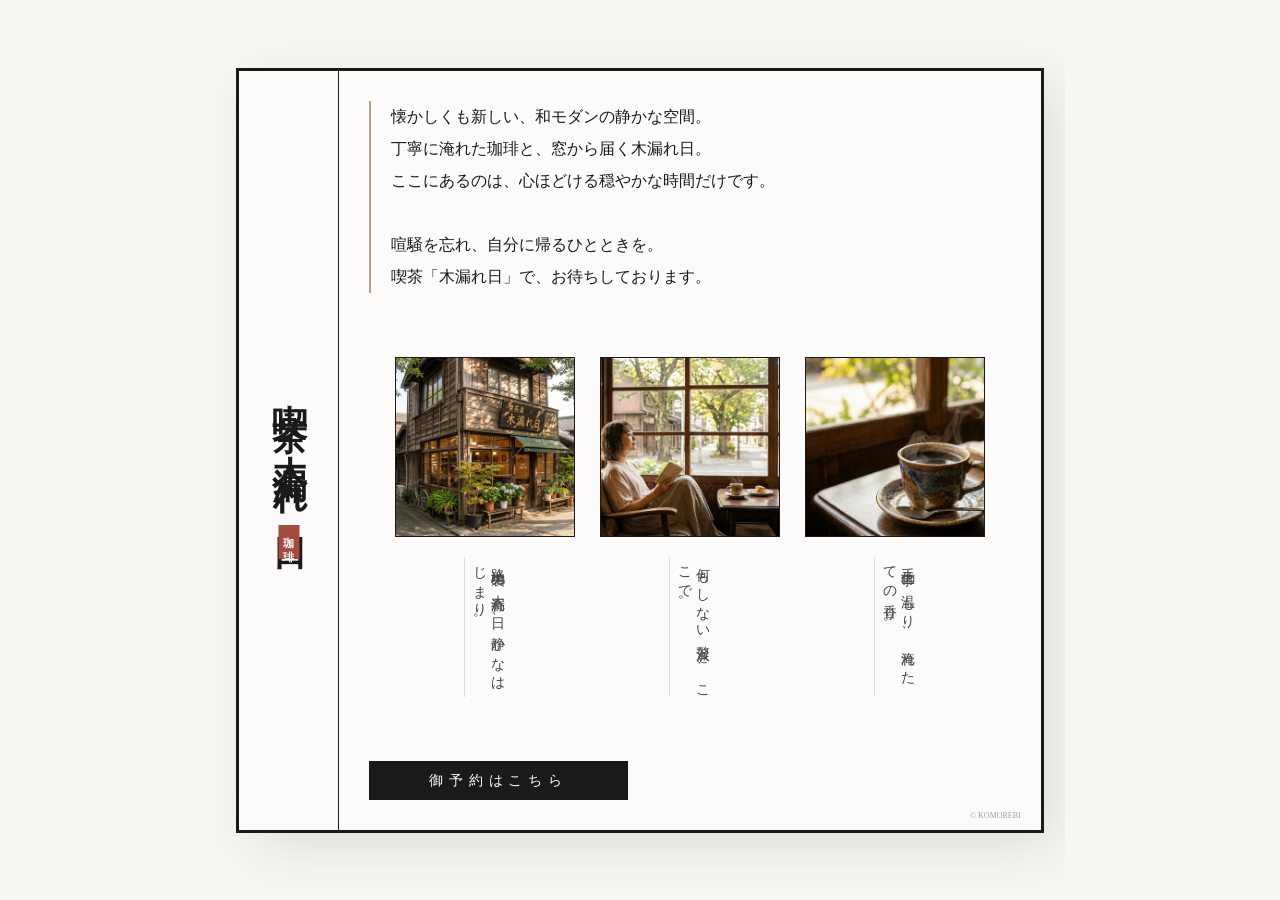
==== index.html @ 517fc6c3 "first commit" ====
<!DOCTYPE html>
<html lang="ja">
<head>
    <meta charset="UTF-8">
    <meta name="viewport" content="width=device-width, initial-scale=1.0">
    <title>喫茶 木漏れ日 | 公式サイト</title>
    <link rel="stylesheet" href="style.css">
</head>
<body>

    <div class="stage-wrapper">
        <header class="main-header">
            <h1 class="shop-logo-bold">喫茶 木漏れ日</h1>
        </header>

        <main class="content-core">
            <section class="concept-impact">
                <div class="concept-text">
                    <p>
                        懐かしくも新しい、和モダンの静かな空間。<br>
                        丁寧に淹れた珈琲と、窓から届く木漏れ日。<br>
                        ここにあるのは、心ほどける穏やかな時間だけです。<br>
                        <br>
                        喧騒を忘れ、自分に帰るひとときを。<br>
                        喫茶「木漏れ日」で、お待ちしております。
                    </p>
                </div>
            </section>

            <section class="visual-gallery">
                <div class="photo-strip">
                    <article class="panel">
                        <div class="img-wrap">
                            <img src="外観.png" alt="外観">
                        </div>
                        <p class="photo-caption">路地裏の木漏れ日、静かなはじまり。</p>
                    </article>

                    <article class="panel">
                        <div class="img-wrap">
                            <img src="チル.png" alt="チル">
                        </div>
                        <p class="photo-caption">何もしない贅沢を、ここで。</p>
                    </article>

                    <article class="panel">
                        <div class="img-wrap">
                            <img src="コーヒー.png" alt="珈琲">
                        </div>
                        <p class="photo-caption">手仕事の温もり、淹れたての香り。</p>
                    </article>
                </div>
            </section>

            <div class="action-gate">
                <a href="#" class="btn-reserve-bold">
                    <span>御予約はこちら</span>
                </a>
            </div>
        </main>

        <footer class="micro-footer">
            <p>&copy; KOMOREBI</p>
        </footer>
    </div>

</body>
</html>
---- style.css ----
/* --- 
   究極の和モダン「木漏れ日」100点版 
   --- */

:root {
    --sumi: #1a1a1a;
    --paper: #f8f7f2;
    --hanko: #a44b3d;
    --gold: #b2a18d;
    --font-jp: "YuMincho", "Hiragino Mincho ProN", serif;
}

* {
    box-sizing: border-box;
    margin: 0;
    padding: 0;
}

body, html {
    height: 100%;
    overflow: hidden; /* スクロールなし */
    background-color: var(--paper);
    background-image: url("https://www.transparenttextures.com/patterns/natural-paper.png");
    font-family: var(--font-jp);
    color: var(--sumi);
    display: flex;
    align-items: center;
    justify-content: center;
}

/* 全体の枠組み */
.stage-wrapper {
    width: 95%;
    max-width: 850px;
    height: 85vh;
    display: flex;
    border: 3px solid var(--sumi);
    background: rgba(255, 255, 255, 0.5);
    backdrop-filter: blur(5px);
    position: relative;
    box-shadow: 15px 15px 50px rgba(0,0,0,0.1);
}

/* 巨大な縦書き店名 */
.main-header {
    width: 100px;
    display: flex;
    justify-content: center;
    align-items: center;
    border-right: 1px solid var(--sumi);
}

.shop-logo-bold {
    writing-mode: vertical-rl;
    font-size: 2.2rem;
    letter-spacing: 0.4em;
    position: relative;
}

.shop-logo-bold::after {
    content: "珈琲";
    position: absolute;
    bottom: -35px;
    right: 50%;
    transform: translateX(50%);
    background: var(--hanko);
    color: white;
    font-size: 0.7rem;
    padding: 3px;
    writing-mode: vertical-rl;
}

/* メインコンテンツ */
.content-core {
    flex: 1;
    padding: 30px;
    display: flex;
    flex-direction: column;
    justify-content: space-between;
}

/* 紹介文 */
.concept-impact p {
    font-size: 1rem;
    line-height: 2;
    text-align: left;
    border-left: 2px solid var(--gold);
    padding-left: 20px;
    max-width: 480px;
}

/* ギャラリー：写真と縦書きコピー */
.photo-strip {
    display: flex;
    justify-content: center;
    gap: 25px;
}

.panel {
    flex: 0 1 180px;
    display: flex;
    flex-direction: column;
    align-items: center;
}

.img-wrap {
    width: 100%;
    aspect-ratio: 1 / 1;
    border: 1px solid var(--sumi);
    overflow: hidden;
    margin-bottom: 15px;
}

.img-wrap img {
    width: 100%;
    height: 100%;
    object-fit: cover;
    transition: transform 0.6s ease;
}

.panel:hover img {
    transform: scale(1.1);
}

/* 写真の下の一言（縦書き） */
.photo-caption {
    writing-mode: vertical-rl;
    font-size: 0.85rem;
    letter-spacing: 0.2em;
    height: 140px; /* キャッチコピーの長さに合わせ調整 */
    text-align: left;
    border-left: 1px solid #ddd;
    padding-left: 6px;
    margin-top: 5px;
    color: #444;
}

/* 予約ボタン */
.btn-reserve-bold {
    display: inline-block;
    padding: 10px 60px;
    background: var(--sumi);
    color: #fff;
    text-decoration: none;
    letter-spacing: 0.4em;
    font-size: 0.9rem;
    transition: 0.3s;
}

.btn-reserve-bold:hover {
    background: var(--gold);
}

.micro-footer {
    position: absolute;
    bottom: 10px;
    right: 20px;
    font-size: 0.5rem;
    opacity: 0.4;
}

/* レスポンシブ */
@media (max-width: 600px) {
    .stage-wrapper { flex-direction: column; height: auto; overflow-y: scroll; }
    .main-header { width: 100%; height: 100px; border-right: none; border-bottom: 1px solid var(--sumi); }
    .shop-logo-bold { writing-mode: horizontal-tb; letter-spacing: 0.2em; font-size: 1.5rem; }
    .photo-caption { height: auto; writing-mode: horizontal-tb; border-left: none; border-bottom: 1px solid #ddd; padding-bottom: 5px; width: 100%; }
}
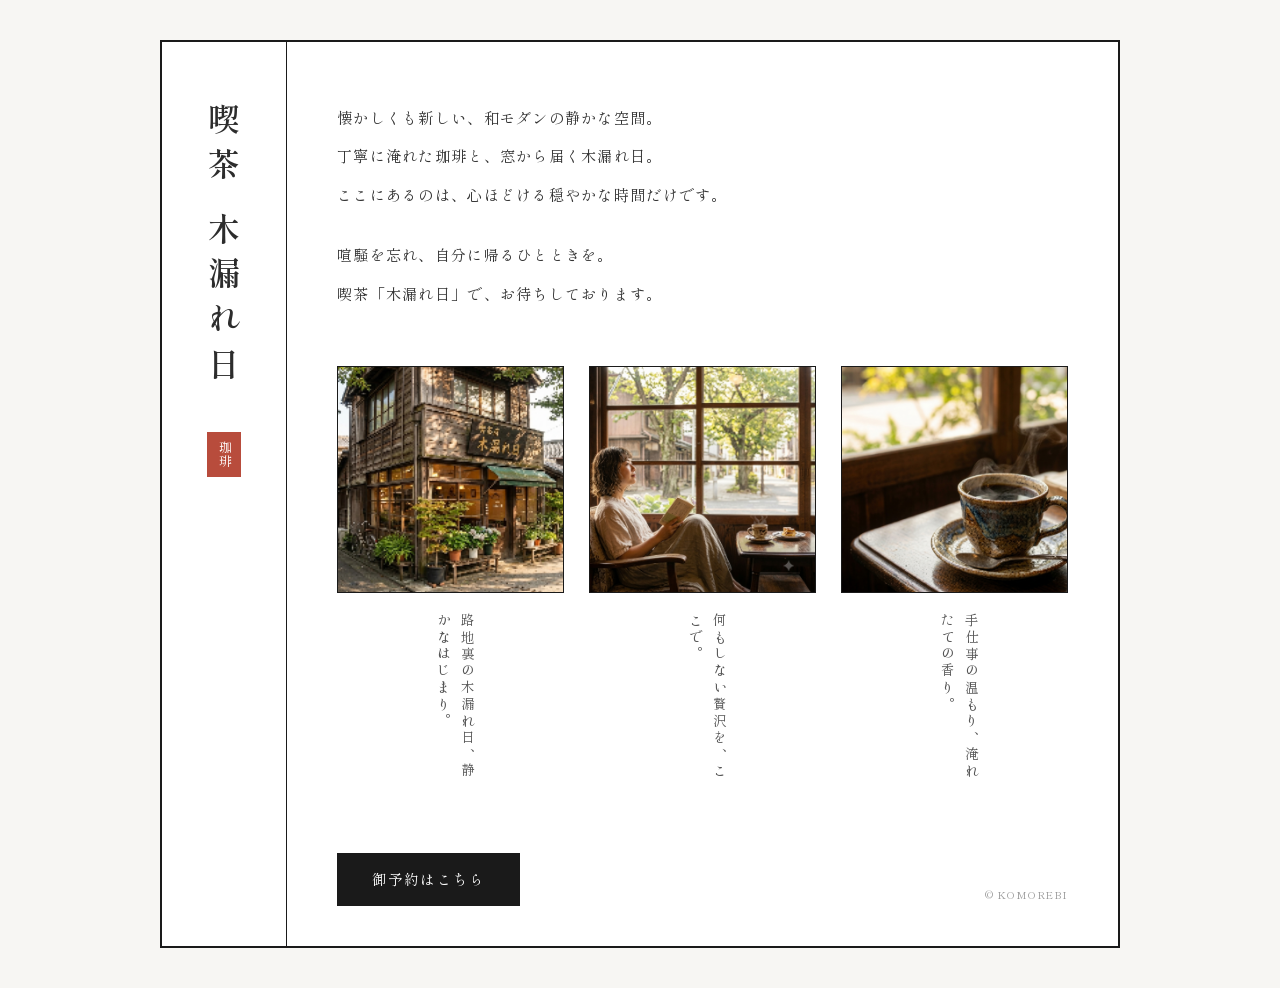
==== commit 3f9352be: "追加" ====
--- a/index.html
+++ b/index.html
@@ -3,65 +3,68 @@
 <head>
     <meta charset="UTF-8">
     <meta name="viewport" content="width=device-width, initial-scale=1.0">
-    <title>喫茶 木漏れ日 | 公式サイト</title>
+    <title>喫茶 木漏れ日</title>
     <link rel="stylesheet" href="style.css">
+    <link rel="preconnect" href="https://fonts.googleapis.com">
+    <link rel="preconnect" href="https://fonts.gstatic.com" crossorigin>
+    <link href="https://fonts.googleapis.com/css2?family=Shippori+Mincho:wght@400;600&display=swap" rel="stylesheet">
 </head>
 <body>
 
-    <div class="stage-wrapper">
-        <header class="main-header">
-            <h1 class="shop-logo-bold">喫茶 木漏れ日</h1>
+    <div class="site-container">
+        
+        <header class="shop-sidebar">
+            <h1 class="shop-name">
+                喫茶 木漏れ日
+                <span class="shop-sub-badge">珈琲</span>
+            </h1>
         </header>
 
-        <main class="content-core">
-            <section class="concept-impact">
-                <div class="concept-text">
-                    <p>
-                        懐かしくも新しい、和モダンの静かな空間。<br>
-                        丁寧に淹れた珈琲と、窓から届く木漏れ日。<br>
-                        ここにあるのは、心ほどける穏やかな時間だけです。<br>
-                        <br>
-                        喧騒を忘れ、自分に帰るひとときを。<br>
-                        喫茶「木漏れ日」で、お待ちしております。
-                    </p>
+        <main class="main-content">
+            
+            <section class="intro-section">
+                <p>懐かしくも新しい、和モダンの静かな空間。</p>
+                <p>丁寧に淹れた珈琲と、窓から届く木漏れ日。</p>
+                <p>ここにあるのは、心ほどける穏やかな時間だけです。</p>
+                
+                <p class="intro-lead">喧騒を忘れ、自分に帰るひとときを。</p>
+                <p>喫茶「木漏れ日」で、お待ちしております。</p>
+            </section>
+
+            <section class="gallery-section" aria-label="ギャラリー">
+                <div class="gallery-grid">
+                    
+                    <article class="gallery-item">
+                        <div class="image-box">
+                            <img src="photo1.png" alt="喫茶木漏れ日の外観">
+                        </div>
+                        <p class="item-caption">路地裏の木漏れ日、静かなはじまり。</p>
+                    </article>
+
+                    <article class="gallery-item">
+                        <div class="image-box">
+                            <img src="photo2.png" alt="店内で読書を楽しむ様子">
+                        </div>
+                        <p class="item-caption">何もしない贅沢を、ここで。</p>
+                    </article>
+
+                    <article class="gallery-item">
+                        <div class="image-box">
+                            <img src="photo3.png" alt="淹れたての温かい珈琲">
+                        </div>
+                        <p class="item-caption">手仕事の温もり、淹れたての香り。</p>
+                    </article>
+
                 </div>
             </section>
 
-            <section class="visual-gallery">
-                <div class="photo-strip">
-                    <article class="panel">
-                        <div class="img-wrap">
-                            <img src="外観.png" alt="外観">
-                        </div>
-                        <p class="photo-caption">路地裏の木漏れ日、静かなはじまり。</p>
-                    </article>
+            <div class="footer-controls">
+                <a href="#reserve" class="btn-reservation">御予約はこちら</a>
+                <small class="copyright">&copy; KOMOREBI</small>
+            </div>
 
-                    <article class="panel">
-                        <div class="img-wrap">
-                            <img src="チル.png" alt="チル">
-                        </div>
-                        <p class="photo-caption">何もしない贅沢を、ここで。</p>
-                    </article>
-
-                    <article class="panel">
-                        <div class="img-wrap">
-                            <img src="コーヒー.png" alt="珈琲">
-                        </div>
-                        <p class="photo-caption">手仕事の温もり、淹れたての香り。</p>
-                    </article>
-                </div>
-            </section>
-
-            <div class="action-gate">
-                <a href="#" class="btn-reserve-bold">
-                    <span>御予約はこちら</span>
-                </a>
-            </div>
         </main>
 
-        <footer class="micro-footer">
-            <p>&copy; KOMOREBI</p>
-        </footer>
     </div>
 
 </body>
--- a/style.css
+++ b/style.css
@@ -1,168 +1,215 @@
-/* --- 
-   究極の和モダン「木漏れ日」100点版 
-   --- */
-
-:root {
-    --sumi: #1a1a1a;
-    --paper: #f8f7f2;
-    --hanko: #a44b3d;
-    --gold: #b2a18d;
-    --font-jp: "YuMincho", "Hiragino Mincho ProN", serif;
-}
-
+/* ==========================================
+   1. 基本設定
+   ========================================== */
 * {
-    box-sizing: border-box;
     margin: 0;
     padding: 0;
-}
-
-body, html {
-    height: 100%;
-    overflow: hidden; /* スクロールなし */
-    background-color: var(--paper);
-    background-image: url("https://www.transparenttextures.com/patterns/natural-paper.png");
-    font-family: var(--font-jp);
-    color: var(--sumi);
-    display: flex;
-    align-items: center;
-    justify-content: center;
-}
-
-/* 全体の枠組み */
-.stage-wrapper {
-    width: 95%;
-    max-width: 850px;
-    height: 85vh;
-    display: flex;
-    border: 3px solid var(--sumi);
-    background: rgba(255, 255, 255, 0.5);
-    backdrop-filter: blur(5px);
-    position: relative;
-    box-shadow: 15px 15px 50px rgba(0,0,0,0.1);
-}
-
-/* 巨大な縦書き店名 */
-.main-header {
-    width: 100px;
+    box-sizing: border-box;
+}
+
+body {
+    background-color: #f7f6f3;
+    color: #2c2c2c;
+    font-family: 'Shippori Mincho', serif;
+    line-height: 2;
+    letter-spacing: 0.08em;
+    padding: 40px 20px;
     display: flex;
     justify-content: center;
     align-items: center;
-    border-right: 1px solid var(--sumi);
-}
-
-.shop-logo-bold {
+    min-height: 100vh;
+}
+
+/* 全体の外枠（黒い大きな枠） */
+.site-container {
+    background-color: #ffffff;
+    border: 2px solid #1a1a1a;
+    width: 100%;
+    max-width: 960px;
+    display: flex;
+    position: relative;
+}
+
+/* ==========================================
+   2. 左側：縦書き店名
+   ========================================== */
+.shop-sidebar {
+    padding: 60px 30px;
+    border-right: 1px solid #1a1a1a;
+    display: flex;
+    justify-content: center;
+}
+
+.shop-name {
     writing-mode: vertical-rl;
-    font-size: 2.2rem;
+    text-orientation: mixed;
+    font-size: 2rem;
+    font-weight: 600;
     letter-spacing: 0.4em;
     position: relative;
-}
-
-.shop-logo-bold::after {
-    content: "珈琲";
-    position: absolute;
-    bottom: -35px;
-    right: 50%;
-    transform: translateX(50%);
-    background: var(--hanko);
-    color: white;
-    font-size: 0.7rem;
-    padding: 3px;
-    writing-mode: vertical-rl;
-}
-
-/* メインコンテンツ */
-.content-core {
+    white-space: nowrap;
+}
+
+.shop-sub-badge {
+    display: inline-block;
+    background-color: #b84c3c;
+    color: #ffffff;
+    font-size: 0.8rem;
+    padding: 8px 4px;
+    margin-top: 20px;
+    letter-spacing: 0.1em;
+    font-weight: 400;
+}
+
+/* ==========================================
+   3. 右側：メインコンテンツ
+   ========================================== */
+.main-content {
     flex: 1;
-    padding: 30px;
+    padding: 60px 50px 40px 50px;
     display: flex;
     flex-direction: column;
-    justify-content: space-between;
-}
-
-/* 紹介文 */
-.concept-impact p {
-    font-size: 1rem;
-    line-height: 2;
-    text-align: left;
-    border-left: 2px solid var(--gold);
-    padding-left: 20px;
-    max-width: 480px;
-}
-
-/* ギャラリー：写真と縦書きコピー */
-.photo-strip {
-    display: flex;
-    justify-content: center;
+}
+
+.intro-section {
+    font-size: 0.95rem;
+    color: #333333;
+    margin-bottom: 50px;
+}
+
+.intro-section p {
+    margin-bottom: 8px;
+}
+
+.intro-section .intro-lead {
+    margin-top: 30px;
+}
+
+/* ==========================================
+   4. 画像グリッド & 縦書き説明
+   ========================================== */
+.gallery-section {
+    margin-bottom: 60px;
+}
+
+.gallery-grid {
+    display: grid;
+    grid-template-columns: repeat(3, 1fr);
     gap: 25px;
-}
-
-.panel {
-    flex: 0 1 180px;
+    align-items: start;
+}
+
+.gallery-item {
     display: flex;
     flex-direction: column;
     align-items: center;
 }
 
-.img-wrap {
+.image-box {
+    border: 1px solid #1a1a1a;
     width: 100%;
     aspect-ratio: 1 / 1;
-    border: 1px solid var(--sumi);
     overflow: hidden;
-    margin-bottom: 15px;
-}
-
-.img-wrap img {
+    margin-bottom: 20px;
+}
+
+.image-box img {
     width: 100%;
     height: 100%;
     object-fit: cover;
-    transition: transform 0.6s ease;
-}
-
-.panel:hover img {
-    transform: scale(1.1);
-}
-
-/* 写真の下の一言（縦書き） */
-.photo-caption {
+}
+
+.item-caption {
     writing-mode: vertical-rl;
     font-size: 0.85rem;
+    color: #555555;
+    line-height: 1.8;
     letter-spacing: 0.2em;
-    height: 140px; /* キャッチコピーの長さに合わせ調整 */
-    text-align: left;
-    border-left: 1px solid #ddd;
-    padding-left: 6px;
-    margin-top: 5px;
-    color: #444;
-}
-
-/* 予約ボタン */
-.btn-reserve-bold {
+    height: 180px;
+    margin-left: 10px;
+}
+
+/* ==========================================
+   5. ボタン & フッター
+   ========================================== */
+.footer-controls {
+    margin-top: auto;
+    display: flex;
+    justify-content: space-between;
+    align-items: flex-end;
+}
+
+.btn-reservation {
     display: inline-block;
-    padding: 10px 60px;
-    background: var(--sumi);
-    color: #fff;
+    background-color: #1a1a1a;
+    color: #ffffff;
+    padding: 12px 35px;
+    font-size: 0.9rem;
+    letter-spacing: 0.15em;
     text-decoration: none;
-    letter-spacing: 0.4em;
-    font-size: 0.9rem;
-    transition: 0.3s;
-}
-
-.btn-reserve-bold:hover {
-    background: var(--gold);
-}
-
-.micro-footer {
-    position: absolute;
-    bottom: 10px;
-    right: 20px;
-    font-size: 0.5rem;
-    opacity: 0.4;
-}
-
-/* レスポンシブ */
-@media (max-width: 600px) {
-    .stage-wrapper { flex-direction: column; height: auto; overflow-y: scroll; }
-    .main-header { width: 100%; height: 100px; border-right: none; border-bottom: 1px solid var(--sumi); }
-    .shop-logo-bold { writing-mode: horizontal-tb; letter-spacing: 0.2em; font-size: 1.5rem; }
-    .photo-caption { height: auto; writing-mode: horizontal-tb; border-left: none; border-bottom: 1px solid #ddd; padding-bottom: 5px; width: 100%; }
+    transition: background-color 0.3s ease;
+}
+
+.btn-reservation:hover {
+    background-color: #444444;
+}
+
+.copyright {
+    font-size: 0.65rem;
+    color: #999999;
+    letter-spacing: 0.05em;
+}
+
+/* ==========================================
+   6. スマホ用レイアウト
+   ========================================== */
+@media (max-width: 768px) {
+    .site-container {
+        flex-direction: column;
+    }
+    
+    .shop-sidebar {
+        border-right: none;
+        border-bottom: 1px solid #1a1a1a;
+        padding: 30px;
+    }
+    
+    .shop-name {
+        writing-mode: horizontal-tb;
+        display: flex;
+        align-items: center;
+        gap: 15px;
+    }
+    
+    .shop-sub-badge {
+        margin-top: 0;
+        padding: 4px 8px;
+    }
+
+    .main-content {
+        padding: 30px 20px;
+    }
+
+    .gallery-grid {
+        grid-template-columns: 1fr;
+        gap: 40px;
+    }
+
+    .item-caption {
+        writing-mode: horizontal-tb;
+        height: auto;
+        margin-left: 0;
+        margin-top: 10px;
+    }
+
+    .footer-controls {
+        flex-direction: column;
+        align-items: flex-start;
+        gap: 20px;
+        margin-top: 40px;
+    }
+    
+    .copyright {
+        align-self: flex-end;
+    }
 }
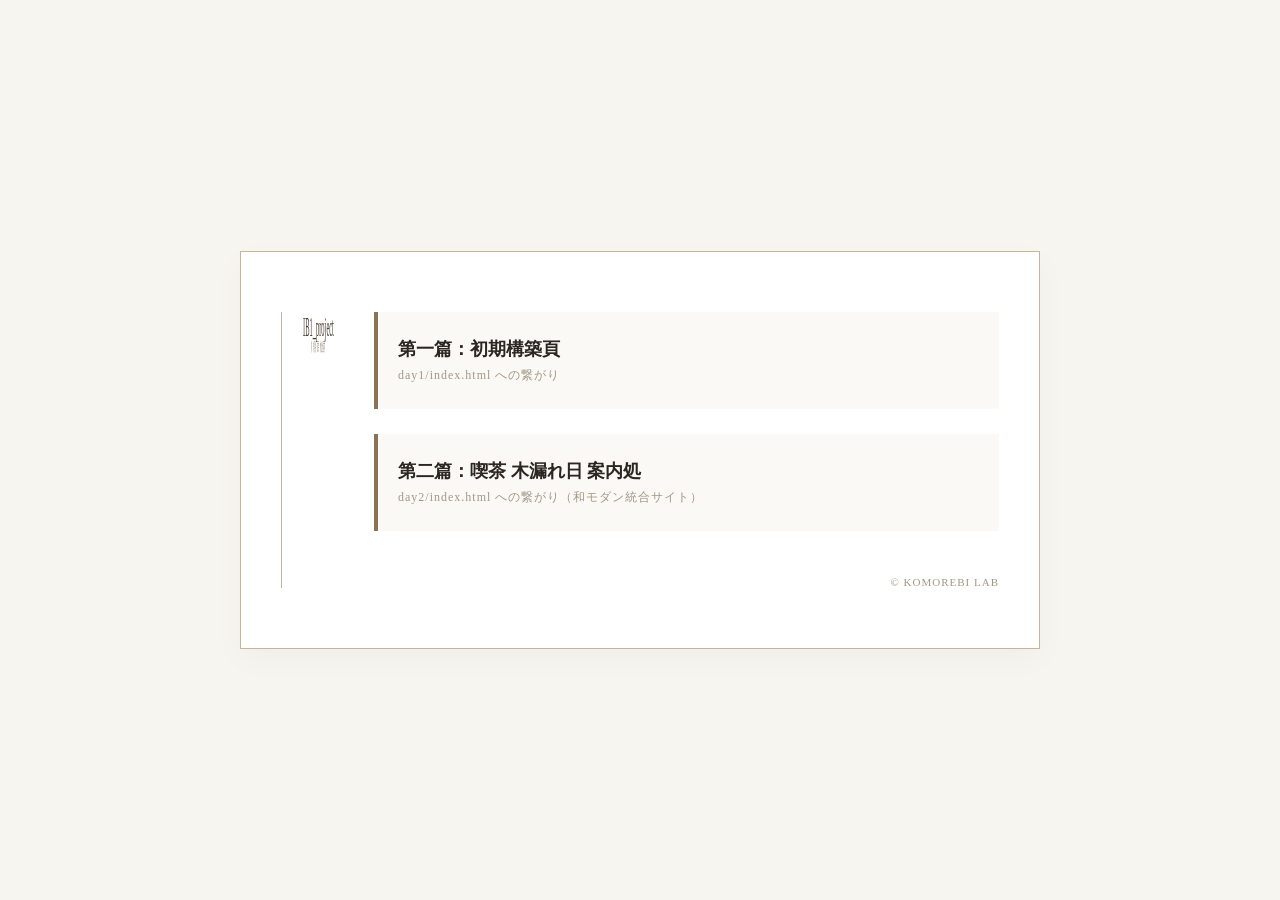
==== commit d9ea3fe9: "追加" ====
--- a/index.html
+++ b/index.html
@@ -3,68 +3,140 @@
 <head>
     <meta charset="UTF-8">
     <meta name="viewport" content="width=device-width, initial-scale=1.0">
-    <title>喫茶 木漏れ日</title>
-    <link rel="stylesheet" href="style.css">
-    <link rel="preconnect" href="https://fonts.googleapis.com">
-    <link rel="preconnect" href="https://fonts.gstatic.com" crossorigin>
-    <link href="https://fonts.googleapis.com/css2?family=Shippori+Mincho:wght@400;600&display=swap" rel="stylesheet">
+    <title>IB1_project - 成果物一覧</title>
+    <style>
+        /* 全体の初期化と和モダンの背景設定 */
+        * {
+            box-sizing: border-box;
+            margin: 0;
+            padding: 0;
+        }
+
+        body {
+            font-family: 'Georgia', 'Times New Roman', 'Hiragino Mincho ProN', 'MS Mincho', serif;
+            background-color: #f7f5f0; /* 落ち着いた和紙のような生成り色 */
+            color: #2c2520; /* 深みのあるセピアブラック */
+            display: flex;
+            justify-content: center;
+            align-items: center;
+            min-height: 100vh;
+            margin: 0;
+            padding: 20px;
+        }
+
+        /* 中央のメインコンテナ */
+        .container {
+            max-width: 800px;
+            width: 100%;
+            background-color: #ffffff;
+            border: 1px solid #c2b69d;
+            padding: 60px 40px;
+            box-shadow: 0 10px 30px rgba(0,0,0,0.03);
+            display: flex;
+            gap: 40px;
+        }
+
+        /* 左側：縦書きの凛としたタイトルエリア */
+        .brand-area {
+            writing-mode: vertical-rl;
+            text-combine-upright: all;
+            font-size: 28px;
+            letter-spacing: 8px;
+            border-left: 1px double #c2b69d;
+            padding-left: 20px;
+            color: #4a3b32;
+        }
+
+        .brand-sub {
+            font-size: 13px;
+            letter-spacing: 2px;
+            color: #8c7e6c;
+            margin-left: 10px;
+        }
+
+        /* 右側：各日（Day）のメニューリンクエリア */
+        .nav-area {
+            flex: 1;
+            display: flex;
+            flex-direction: column;
+            justify-content: center;
+            gap: 25px;
+        }
+
+        .nav-link {
+            display: block;
+            padding: 25px 20px;
+            background-color: #faf9f6;
+            border-left: 4px solid #8a7355; /* 真鍮・木目色のライン */
+            color: #2c2520;
+            text-decoration: none;
+            font-size: 18px;
+            font-weight: 600;
+            transition: all 0.3s ease;
+        }
+
+        /* マウスを乗せたときの優雅な動き */
+        .nav-link:hover {
+            background-color: #f4f1ea;
+            transform: translateX(6px);
+            box-shadow: 0 4px 12px rgba(0,0,0,0.02);
+        }
+
+        .nav-link span {
+            display: block;
+            font-size: 12px;
+            color: #a39684;
+            margin-top: 6px;
+            font-weight: normal;
+            letter-spacing: 1px;
+        }
+
+        /* フッター */
+        footer {
+            margin-top: 20px;
+            font-size: 11px;
+            color: #a39684;
+            letter-spacing: 1px;
+            text-align: right;
+        }
+
+        /* スマホなどのレスポンシブ対応 */
+        @media (max-width: 600px) {
+            .container { 
+                flex-direction: column; 
+                padding: 40px 20px; 
+            }
+            .brand-area { 
+                writing-mode: horizontal-tb; 
+                border-left: none; 
+                border-bottom: 1px double #c2b69d; 
+                padding-bottom: 20px; 
+                padding-left: 0; 
+            }
+        }
+    </style>
 </head>
 <body>
 
-    <div class="site-container">
+    <div class="container">
+        <div class="brand-area">
+            IB1_project
+            <span class="brand-sub">制作実績・成果物総合案内</span>
+        </div>
         
-        <header class="shop-sidebar">
-            <h1 class="shop-name">
-                喫茶 木漏れ日
-                <span class="shop-sub-badge">珈琲</span>
-            </h1>
-        </header>
+        <div class="nav-area">
+            <a href="day1/index.html" class="nav-link">
+                第一篇：初期構築頁
+                <span>day1/index.html への繋がり</span>
+            </a>
 
-        <main class="main-content">
+            <a href="day2/index.html" class="nav-link">
+                第二篇：喫茶 木漏れ日 案内処
+                <span>day2/index.html への繋がり（和モダン統合サイト）</span>
+            </a>
             
-            <section class="intro-section">
-                <p>懐かしくも新しい、和モダンの静かな空間。</p>
-                <p>丁寧に淹れた珈琲と、窓から届く木漏れ日。</p>
-                <p>ここにあるのは、心ほどける穏やかな時間だけです。</p>
-                
-                <p class="intro-lead">喧騒を忘れ、自分に帰るひとときを。</p>
-                <p>喫茶「木漏れ日」で、お待ちしております。</p>
-            </section>
-
-            <section class="gallery-section" aria-label="ギャラリー">
-                <div class="gallery-grid">
-                    
-                    <article class="gallery-item">
-                        <div class="image-box">
-                            <img src="photo1.png" alt="喫茶木漏れ日の外観">
-                        </div>
-                        <p class="item-caption">路地裏の木漏れ日、静かなはじまり。</p>
-                    </article>
-
-                    <article class="gallery-item">
-                        <div class="image-box">
-                            <img src="photo2.png" alt="店内で読書を楽しむ様子">
-                        </div>
-                        <p class="item-caption">何もしない贅沢を、ここで。</p>
-                    </article>
-
-                    <article class="gallery-item">
-                        <div class="image-box">
-                            <img src="photo3.png" alt="淹れたての温かい珈琲">
-                        </div>
-                        <p class="item-caption">手仕事の温もり、淹れたての香り。</p>
-                    </article>
-
-                </div>
-            </section>
-
-            <div class="footer-controls">
-                <a href="#reserve" class="btn-reservation">御予約はこちら</a>
-                <small class="copyright">&copy; KOMOREBI</small>
-            </div>
-
-        </main>
-
+            <footer>© KOMOREBI LAB</footer>
+        </div>
     </div>
 
 </body>
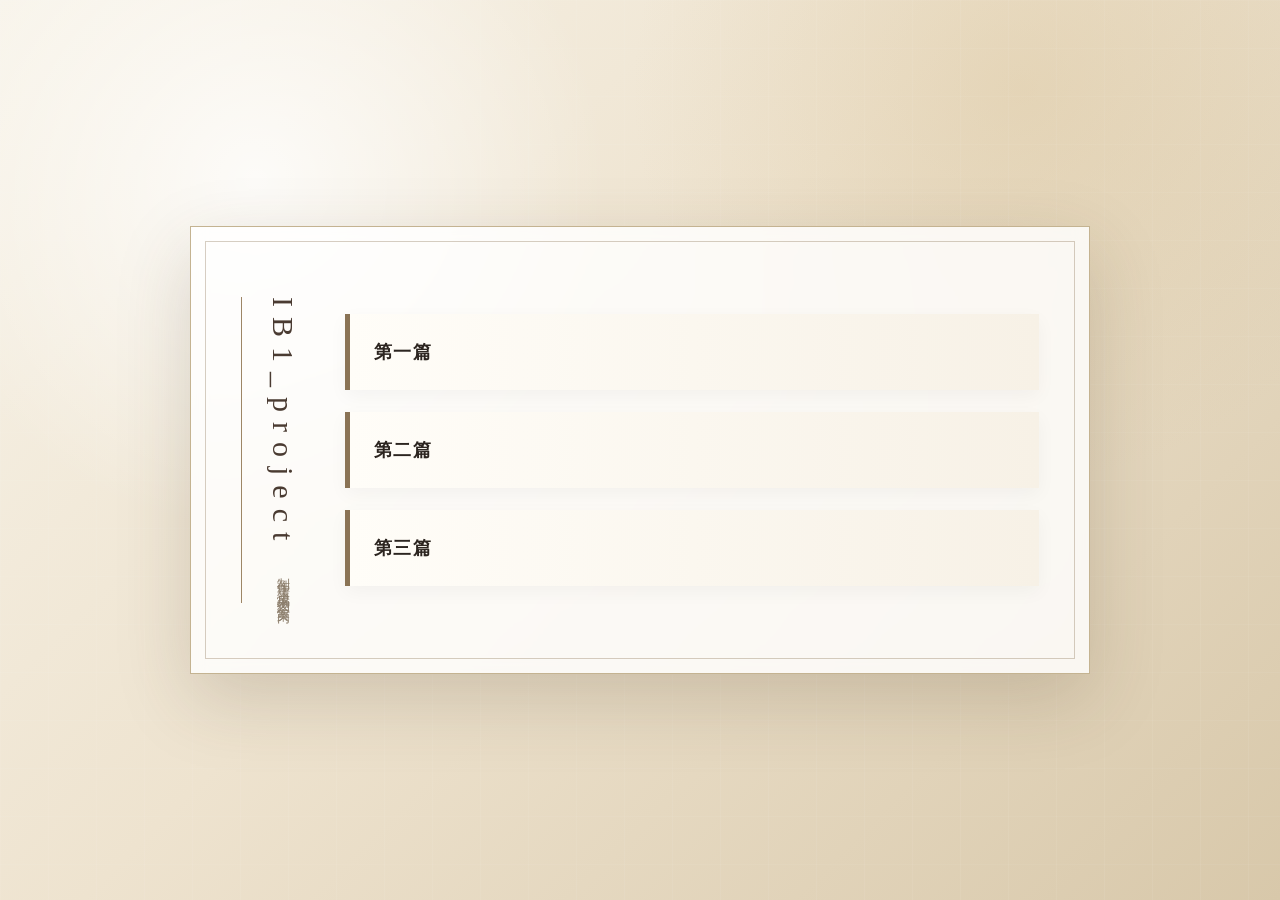
==== commit ac8c3b51: "追加" ====
--- a/index.html
+++ b/index.html
@@ -1,143 +1,168 @@
 <!DOCTYPE html>
 <html lang="ja">
 <head>
-    <meta charset="UTF-8">
-    <meta name="viewport" content="width=device-width, initial-scale=1.0">
-    <title>IB1_project - 成果物一覧</title>
-    <style>
-        /* 全体の初期化と和モダンの背景設定 */
-        * {
-            box-sizing: border-box;
-            margin: 0;
-            padding: 0;
-        }
+<meta charset="UTF-8">
+<meta name="viewport" content="width=device-width, initial-scale=1.0">
+<title>IB1_project - 成果物一覧</title>
 
-        body {
-            font-family: 'Georgia', 'Times New Roman', 'Hiragino Mincho ProN', 'MS Mincho', serif;
-            background-color: #f7f5f0; /* 落ち着いた和紙のような生成り色 */
-            color: #2c2520; /* 深みのあるセピアブラック */
-            display: flex;
-            justify-content: center;
-            align-items: center;
-            min-height: 100vh;
-            margin: 0;
-            padding: 20px;
-        }
+<style>
+*{
+    box-sizing:border-box;
+    margin:0;
+    padding:0;
+}
 
-        /* 中央のメインコンテナ */
-        .container {
-            max-width: 800px;
-            width: 100%;
-            background-color: #ffffff;
-            border: 1px solid #c2b69d;
-            padding: 60px 40px;
-            box-shadow: 0 10px 30px rgba(0,0,0,0.03);
-            display: flex;
-            gap: 40px;
-        }
+body{
+    min-height:100vh;
+    font-family:"Yu Mincho","Hiragino Mincho ProN","MS Mincho",serif;
+    color:#2c2520;
+    display:flex;
+    justify-content:center;
+    align-items:center;
+    padding:30px;
+    background:
+        radial-gradient(circle at 20% 20%, rgba(255,255,255,.8), transparent 28%),
+        radial-gradient(circle at 80% 10%, rgba(214,190,145,.35), transparent 30%),
+        linear-gradient(135deg,#f8f4ea 0%,#eee3cf 45%,#d8c8aa 100%);
+}
 
-        /* 左側：縦書きの凛としたタイトルエリア */
-        .brand-area {
-            writing-mode: vertical-rl;
-            text-combine-upright: all;
-            font-size: 28px;
-            letter-spacing: 8px;
-            border-left: 1px double #c2b69d;
-            padding-left: 20px;
-            color: #4a3b32;
-        }
+body::before{
+    content:"";
+    position:fixed;
+    inset:0;
+    background:
+        linear-gradient(90deg, rgba(255,255,255,.18) 1px, transparent 1px),
+        linear-gradient(rgba(255,255,255,.15) 1px, transparent 1px);
+    background-size:48px 48px;
+    opacity:.35;
+    pointer-events:none;
+}
 
-        .brand-sub {
-            font-size: 13px;
-            letter-spacing: 2px;
-            color: #8c7e6c;
-            margin-left: 10px;
-        }
+.container{
+    position:relative;
+    max-width:900px;
+    width:100%;
+    background:rgba(255,255,255,.82);
+    border:1px solid #c4b391;
+    padding:70px 50px;
+    box-shadow:0 25px 70px rgba(71,55,35,.18);
+    display:flex;
+    gap:45px;
+    backdrop-filter:blur(8px);
+}
 
-        /* 右側：各日（Day）のメニューリンクエリア */
-        .nav-area {
-            flex: 1;
-            display: flex;
-            flex-direction: column;
-            justify-content: center;
-            gap: 25px;
-        }
+.container::before{
+    content:"";
+    position:absolute;
+    inset:14px;
+    border:1px solid rgba(138,115,85,.35);
+    pointer-events:none;
+}
 
-        .nav-link {
-            display: block;
-            padding: 25px 20px;
-            background-color: #faf9f6;
-            border-left: 4px solid #8a7355; /* 真鍮・木目色のライン */
-            color: #2c2520;
-            text-decoration: none;
-            font-size: 18px;
-            font-weight: 600;
-            transition: all 0.3s ease;
-        }
+.brand-area{
+    writing-mode:vertical-rl;
+    font-size:30px;
+    letter-spacing:10px;
+    border-left:1px double #9d8666;
+    padding-left:24px;
+    color:#4a3b32;
+    z-index:1;
+}
 
-        /* マウスを乗せたときの優雅な動き */
-        .nav-link:hover {
-            background-color: #f4f1ea;
-            transform: translateX(6px);
-            box-shadow: 0 4px 12px rgba(0,0,0,0.02);
-        }
+.brand-sub{
+    font-size:13px;
+    letter-spacing:3px;
+    color:#8c7e6c;
+    margin-left:12px;
+}
 
-        .nav-link span {
-            display: block;
-            font-size: 12px;
-            color: #a39684;
-            margin-top: 6px;
-            font-weight: normal;
-            letter-spacing: 1px;
-        }
+.nav-area{
+    flex:1;
+    display:flex;
+    flex-direction:column;
+    justify-content:center;
+    gap:22px;
+    z-index:1;
+}
 
-        /* フッター */
-        footer {
-            margin-top: 20px;
-            font-size: 11px;
-            color: #a39684;
-            letter-spacing: 1px;
-            text-align: right;
-        }
+.nav-link{
+    display:block;
+    padding:26px 24px;
+    background:linear-gradient(90deg,#fffdf8,#f7f1e6);
+    border-left:5px solid #8a7355;
+    color:#2c2520;
+    text-decoration:none;
+    font-size:18px;
+    font-weight:600;
+    letter-spacing:.08em;
+    transition:.35s;
+    box-shadow:0 6px 18px rgba(0,0,0,.04);
+}
 
-        /* スマホなどのレスポンシブ対応 */
-        @media (max-width: 600px) {
-            .container { 
-                flex-direction: column; 
-                padding: 40px 20px; 
-            }
-            .brand-area { 
-                writing-mode: horizontal-tb; 
-                border-left: none; 
-                border-bottom: 1px double #c2b69d; 
-                padding-bottom: 20px; 
-                padding-left: 0; 
-            }
-        }
-    </style>
+.nav-link:hover{
+    transform:translateX(8px);
+    background:#fff;
+    box-shadow:0 14px 28px rgba(80,60,35,.12);
+}
+
+.nav-link span{
+    display:block;
+    font-size:12px;
+    color:#9a8a74;
+    margin-top:7px;
+    font-weight:normal;
+    letter-spacing:.08em;
+}
+
+footer{
+    margin-top:16px;
+    font-size:11px;
+    color:#9a8a74;
+    letter-spacing:.18em;
+    text-align:right;
+}
+
+@media(max-width:650px){
+    .container{
+        flex-direction:column;
+        padding:45px 25px;
+    }
+
+    .brand-area{
+        writing-mode:horizontal-tb;
+        border-left:none;
+        border-bottom:1px double #9d8666;
+        padding-left:0;
+        padding-bottom:20px;
+        font-size:26px;
+    }
+}
+</style>
 </head>
+
 <body>
 
-    <div class="container">
-        <div class="brand-area">
-            IB1_project
-            <span class="brand-sub">制作実績・成果物総合案内</span>
-        </div>
-        
-        <div class="nav-area">
-            <a href="day1/index.html" class="nav-link">
-                第一篇：初期構築頁
-                <span>day1/index.html への繋がり</span>
-            </a>
+<div class="container">
+    <div class="brand-area">
+        IB1_project
+        <span class="brand-sub">制作実績・成果物総合案内</span>
+    </div>
 
-            <a href="day2/index.html" class="nav-link">
-                第二篇：喫茶 木漏れ日 案内処
-                <span>day2/index.html への繋がり（和モダン統合サイト）</span>
-            </a>
-            
-            <footer>© KOMOREBI LAB</footer>
-        </div>
+    <div class="nav-area">
+        <a href="day1/index.html" class="nav-link">
+            第一篇
+
+        <a href="day2/index.html" class="nav-link">
+            第二篇
+      
+        </a>
+
+        <a href="day3/index.html" class="nav-link">
+            第三篇
+        </a>
+
     </div>
+</div>
 
 </body>
 </html>
